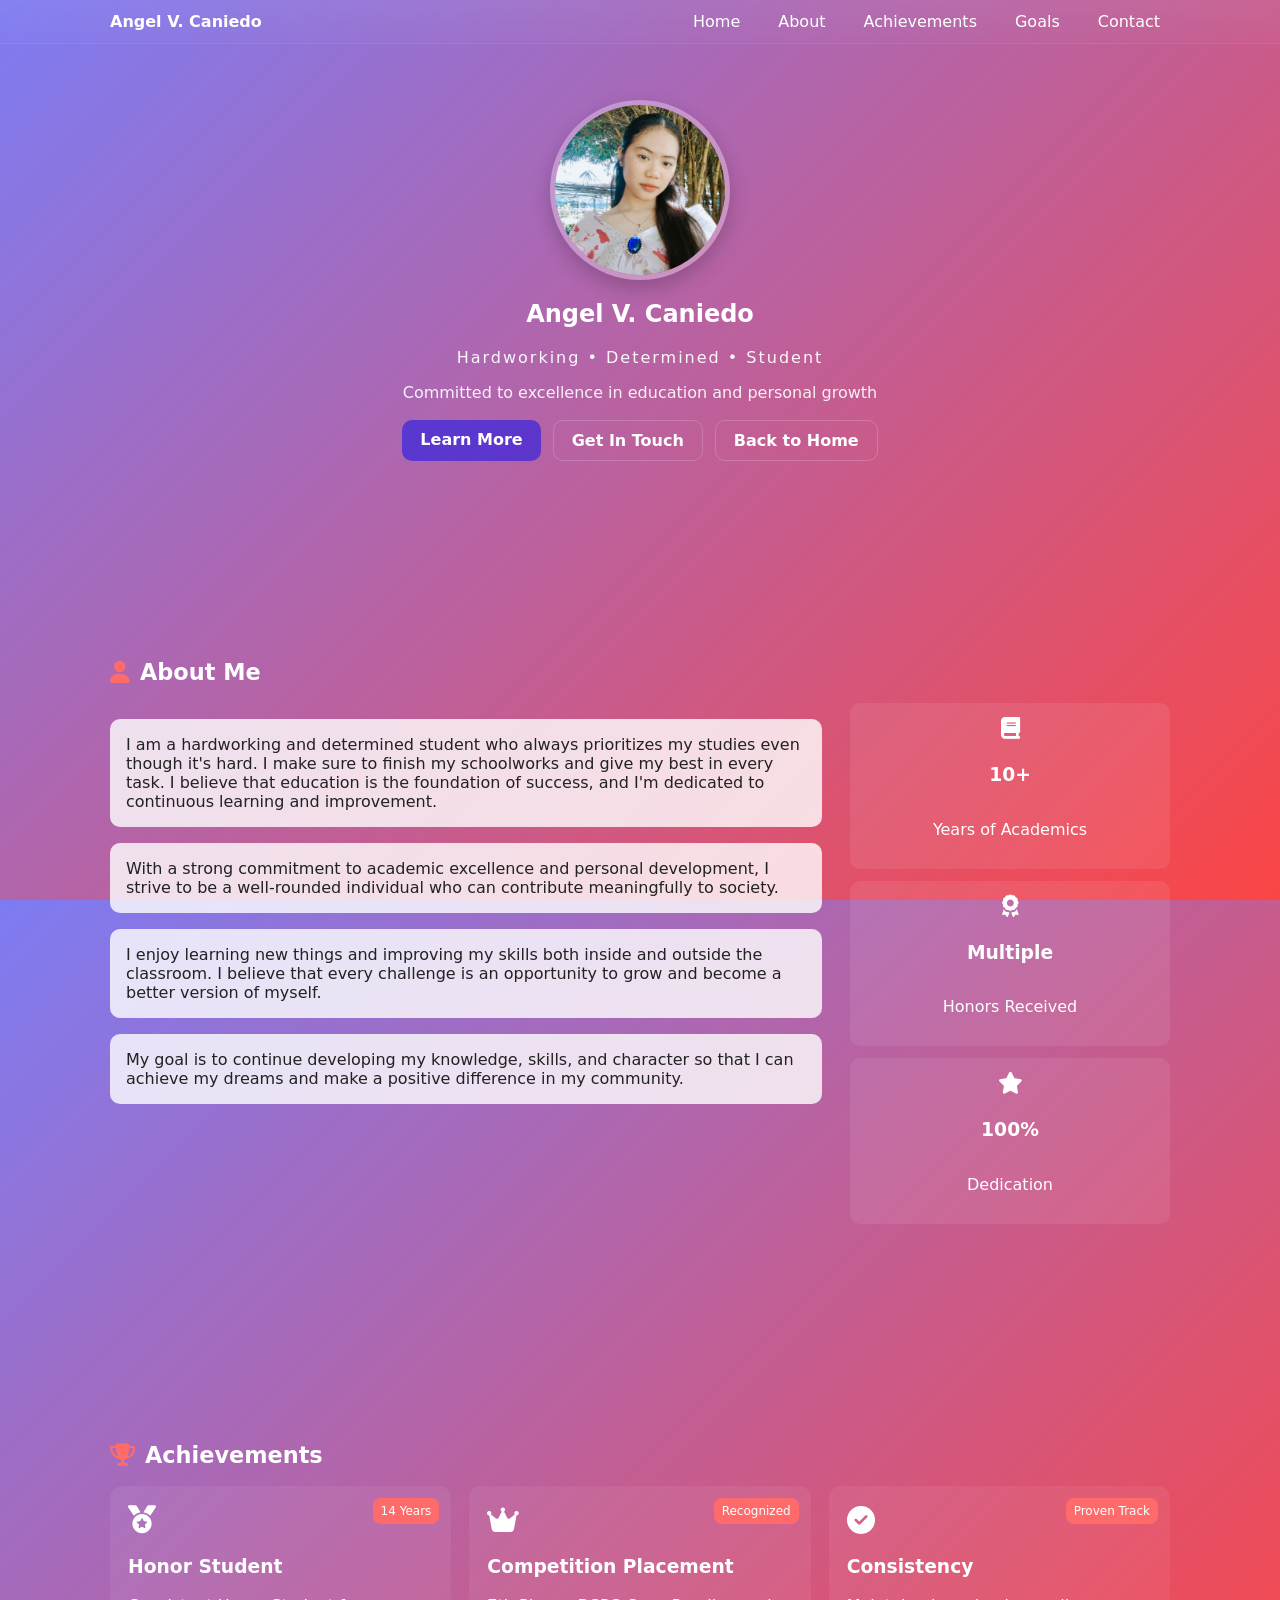
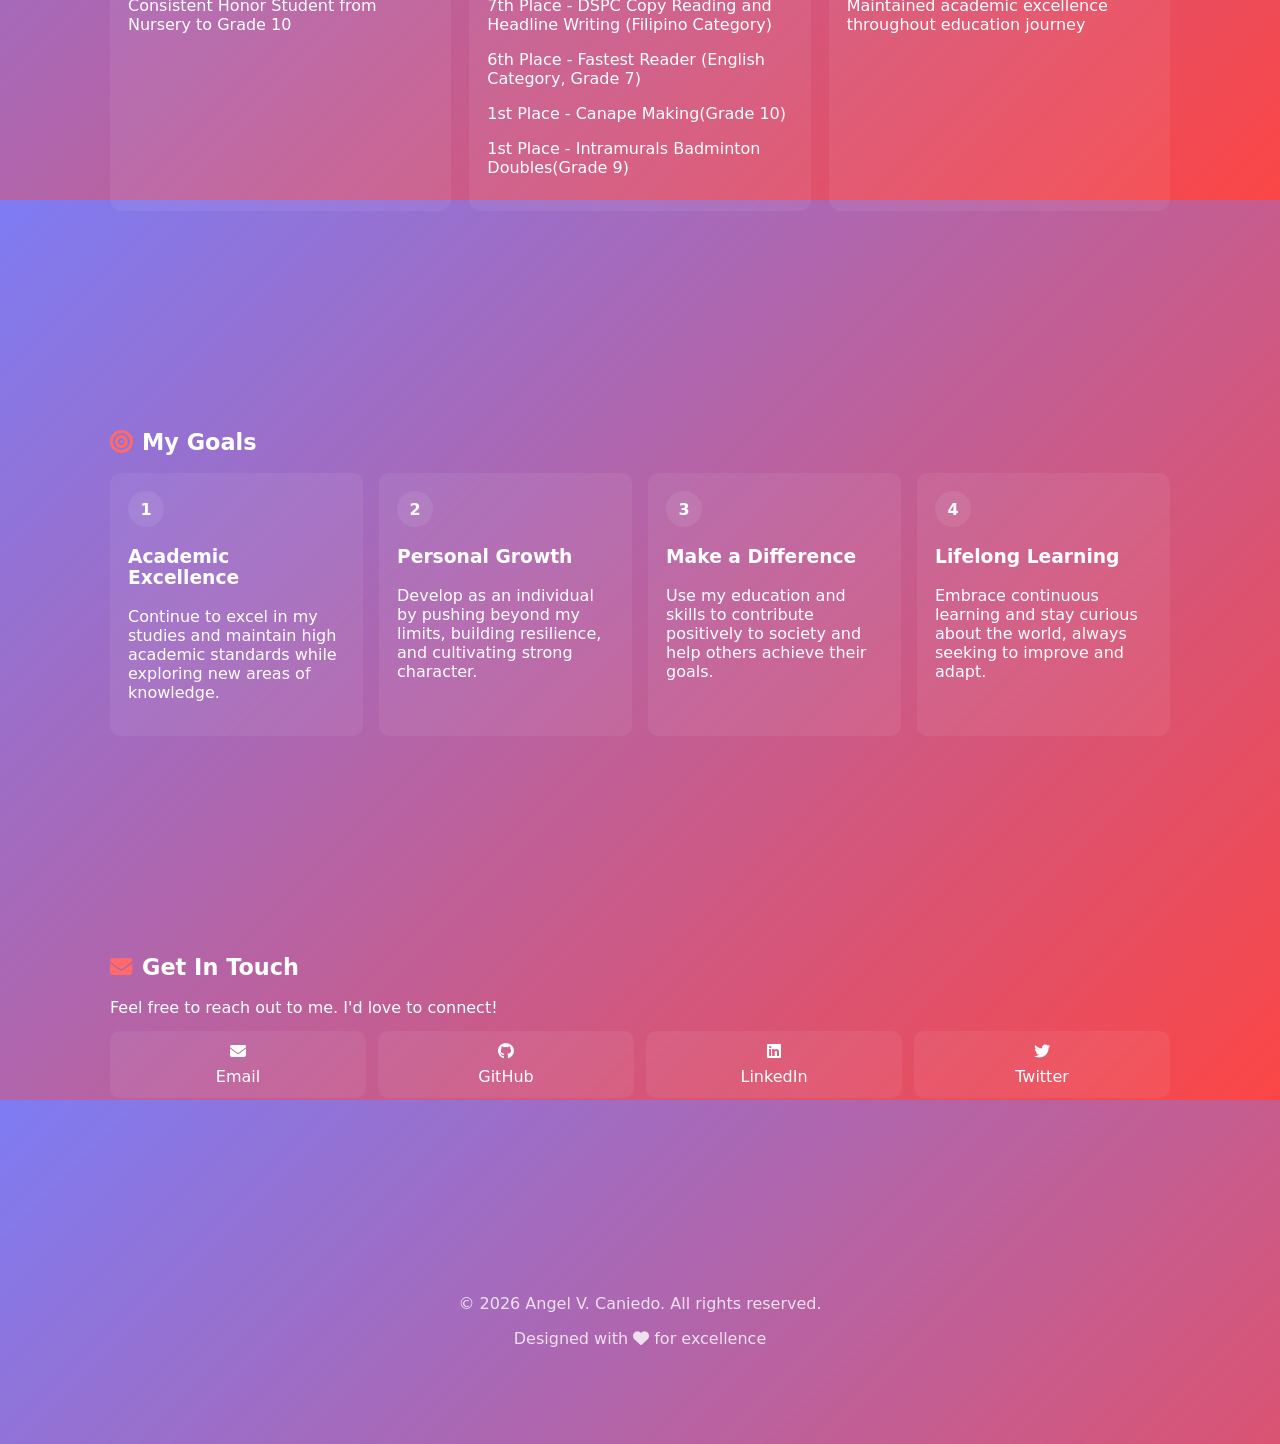
==== index.html @ 8233e956 "Update index.html" ====
<!DOCTYPE html>
<html lang="en">
<head>
  <meta charset="UTF-8">
  <meta name="viewport" content="width=device-width, initial-scale=1.0">
  <title>Angel Caniedo - Portfolio</title>
  <link rel="stylesheet" href="https://cdnjs.cloudflare.com/ajax/libs/font-awesome/6.4.0/css/all.min.css">
  <link rel="stylesheet" href="style.css">
</head>
  
<body>
  <!-- Navigation -->
  <nav class="navbar">
    <div class="nav-container">
      <div class="logo">Angel V. Caniedo</div>
      <ul class="nav-menu">
        <li><a href="https://paddingmaster555.github.io/landing-page/?fbclid=IwY2xjawQX52xleHRuA2FlbQIxMQBzcnRjBmFwcF9pZAEwAAEeDY-ZtmlcqNJde2gHhpng-l3xbCyDj9JVKzmfSzPL7TohhaEwnOKOqUXrRus_aem_Y2PYmhvsDUC0YQJnmy5UaQ" class="nav-link">Home</a></li>
        <li><a href="#about" class="nav-link">About</a></li>
        <li><a href="#achievements" class="nav-link">Achievements</a></li>
        <li><a href="#goals" class="nav-link">Goals</a></li>
        <li><a href="#contact" class="nav-link">Contact</a></li>
      </ul>
      <div class="hamburger">
        <span></span>
        <span></span>
        <span></span>
      </div>
    </div>
  </nav>

  <!-- Hero Section -->
  <section id="home" class="hero">
    <div class="hero-content">
      <img src="angel.jpg.jpg" alt="Angel Caniedo profile picture" class="profile-pic">
      <h1>Angel V. Caniedo</h1>
      <p class="tagline">Hardworking • Determined • Student</p>
      <p class="subtitle">Committed to excellence in education and personal growth</p>
      <div class="hero-buttons">
        <a href="#about" class="btn btn-primary">Learn More</a>
        <a href="#contact" class="btn btn-secondary">Get In Touch</a>
        <a href="#home" class="btn btn-secondary">Back to Home</a>
    </div>
  </section>

  <!-- About Section -->
  <section id="about" class="about">
    <div class="container">
      <h2 class="section-title">
        <i class="fas fa-user"></i> About Me
      </h2>
      <div class="about-content">
        <div class="about-text">
          <p>
            I am a hardworking and determined student who always prioritizes my studies even though it's hard. I make sure to finish my schoolworks and give my best in every task. I believe that education is the foundation of success, and I'm dedicated to continuous learning and improvement.
          </p>
          <p>
            With a strong commitment to academic excellence and personal development, I strive to be a well-rounded individual who can contribute meaningfully to society.
          </p>
          <p>
           I enjoy learning new things and improving my skills both inside and outside the classroom. I believe that every challenge is an opportunity to grow and become a better version of myself.
          </p>
          <p>
            My goal is to continue developing my knowledge, skills, and character so that I can achieve my dreams and make a positive difference in my community.
          </p>
        </div>
        <div class="stats">
          <div class="stat-card">
            <i class="fas fa-book"></i>
            <h3>10+</h3>
            <p>Years of Academics</p>
          </div>
          <div class="stat-card">
            <i class="fas fa-award"></i>
            <h3>Multiple</h3>
            <p>Honors Received</p>
          </div>
          <div class="stat-card">
            <i class="fas fa-star"></i>
            <h3>100%</h3>
            <p>Dedication</p>
          </div>
        </div>
      </div>
    </div>
  </section>

  <!-- Achievements Section -->
  <section id="achievements" class="achievements">
    <div class="container">
      <h2 class="section-title">
        <i class="fas fa-trophy"></i> Achievements
      </h2>
      <div class="achievements-grid">
        <div class="achievement-card">
          <div class="achievement-icon">
            <i class="fas fa-medal"></i>
          </div>
          <h3>Honor Student</h3>
          <p>Consistent Honor Student from Nursery to Grade 10</p>
          <span class="badge">14 Years</span>
        </div>
        <div class="achievement-card">
          <div class="achievement-icon">
            <i class="fas fa-crown"></i>
          </div>
          <h3>Competition Placement</h3>
          <p>7th Place - DSPC Copy Reading and Headline Writing (Filipino Category)</p>
          <p>6th Place - Fastest Reader (English Category, Grade 7)</p>
          <p>1st Place - Canape Making(Grade 10)</p>
          <p>1st Place - Intramurals Badminton Doubles(Grade 9)</p>
          <span class="badge">Recognized</span>
        </div>
        <div class="achievement-card">
          <div class="achievement-icon">
            <i class="fas fa-check-circle"></i>
          </div>
          <h3>Consistency</h3>
          <p>Maintained academic excellence throughout education journey</p>
          <span class="badge">Proven Track</span>
        </div>
      </div>
    </div>
  </section>

  <!-- Goals Section -->
  <section id="goals" class="goals">
    <div class="container">
      <h2 class="section-title">
        <i class="fas fa-bullseye"></i> My Goals
      </h2>
      <div class="goals-content">
        <div class="goal-card">
          <div class="goal-number">1</div>
          <h3>Academic Excellence</h3>
          <p>Continue to excel in my studies and maintain high academic standards while exploring new areas of knowledge.</p>
        </div>
        <div class="goal-card">
          <div class="goal-number">2</div>
          <h3>Personal Growth</h3>
          <p>Develop as an individual by pushing beyond my limits, building resilience, and cultivating strong character.</p>
        </div>
        <div class="goal-card">
          <div class="goal-number">3</div>
          <h3>Make a Difference</h3>
          <p>Use my education and skills to contribute positively to society and help others achieve their goals.</p>
        </div>
        <div class="goal-card">
          <div class="goal-number">4</div>
          <h3>Lifelong Learning</h3>
          <p>Embrace continuous learning and stay curious about the world, always seeking to improve and adapt.</p>
        </div>
      </div>
    </div>
  </section>

  <!-- Contact Section -->
  <section id="contact" class="contact">
    <div class="container">
      <h2 class="section-title">
        <i class="fas fa-envelope"></i> Get In Touch
      </h2>
      <p class="contact-intro">Feel free to reach out to me. I'd love to connect!</p>
      <div class="contact-links">
        <a href="mailto:your.email@example.com" class="contact-card">
          <i class="fas fa-envelope"></i>
          <span>Email</span>
        </a>
        <a href="https://github.com/angelcaniedo84-blip" class="contact-card" target="_blank">
          <i class="fab fa-github"></i>
          <span>GitHub</span>
        </a>
        <a href="#" class="contact-card">
          <i class="fab fa-linkedin"></i>
          <span>LinkedIn</span>
        </a>
        <a href="#" class="contact-card">
          <i class="fab fa-twitter"></i>
          <span>Twitter</span>
        </a>
      </div>
    </div>
  </section>

  <!-- Footer -->
  <footer class="footer">
    <div class="container">
      <p>&copy; 2026 Angel V. Caniedo. All rights reserved.</p>
      <p>Designed with <i class="fas fa-heart"></i> for excellence</p>
    </div>
  </footer>

  <script src="script.js"></script>
</body>
</html>
---- style.css ----
:root{
    --bg-1: #1814e98f;
    --bg-2: #fa2121d5;
    --accent: #ff6b6b;
    --muted: #6b7280;
    --card-bg: #ffffffcc;
    --max-width: 1100px;
}

*{box-sizing:border-box}
html,body{height:100%}
body{
    margin:0;
    font-family: 'Segoe UI', Roboto, system-ui, -apple-system, 'Helvetica Neue', Arial;
    background: linear-gradient(135deg,var(--bg-1),var(--bg-2));
    color:#222;
    -webkit-font-smoothing:antialiased;
    -moz-osx-font-smoothing:grayscale;
}

/* Layout container used for inner sections */
.container{
    width:90%;
    max-width:var(--max-width);
    margin:0 auto;
    padding:60px 20px;
}

/* NAVBAR */
.navbar{
    position:fixed;
    top:0;left:0;right:0;
    z-index:50;
    background:linear-gradient(180deg, rgba(255,255,255,0.06), rgba(255,255,255,0.02));
    backdrop-filter: blur(6px);
    border-bottom:1px solid rgba(255,255,255,0.04);
}
.nav-container{max-width:var(--max-width);margin:0 auto;display:flex;align-items:center;justify-content:space-between;padding:12px 20px}
.logo{font-weight:700;color:#fff}
.nav-menu{display:flex;gap:18px;margin:0;padding:0;list-style:none}
.nav-link{color:#fff;text-decoration:none;padding:8px 10px;border-radius:6px;transition:background .2s}
.nav-link:hover{background:rgba(255,255,255,0.06)}
.hamburger{display:none;flex-direction:column;gap:4px;cursor:pointer}
.hamburger span{width:22px;height:2px;background:#fff;display:block}

/* HERO */
.hero{padding-top:100px;padding-bottom:80px;display:flex;align-items:center;justify-content:center}
.hero-content{text-align:center;color:#fff}
.profile-pic {
    width: 180px;          
    height: 180px;        
    object-fit: cover;     
    border-radius: 50%;   
    border: 5px solid rgba(255, 255, 255, 0.3);
    box-shadow: 0 8px 20px rgba(0,0,0,0.2);     
    margin-bottom: 20px;
    display: block;
    margin-left: auto;
    margin-right: auto;
}
.profile-image img {
width: 100%;
height: 100%;
object-fit: cover;
display: block;}
.tagline{letter-spacing:2px;opacity:0.95}
.subtitle{opacity:0.9;margin-top:8px}
.hero-buttons{margin-top:18px;display:flex;gap:12px;justify-content:center}
.btn{display:inline-block;padding:10px 18px;border-radius:10px;text-decoration:none;font-weight:600}
.btn-primary{background:var(--bg-1);color:#fff}
.btn-secondary{background:transparent;border:1px solid rgba(255,255,255,0.18);color:#fff}

/* Sections */
section{padding:40px 0}
.section-title{color:#fff;font-size:1.4rem;margin-bottom:18px;display:flex;align-items:center;gap:10px}
.section-title i{color:var(--accent)}

.about .about-content{display:grid;grid-template-columns:1fr 320px;gap:28px;align-items:start}
.about-text p{background:var(--card-bg);padding:16px;border-radius:10px}
.stats{display:flex;flex-direction:column;gap:12px}
.stat-card{background:rgba(255,255,255,0.08);padding:14px;border-radius:10px;color:#fff;display:flex;flex-direction:column;align-items:center}
.stat-card i{font-size:22px;margin-bottom:6px}

/* Achievements */
.achievements-grid{display:grid;grid-template-columns:repeat(3,1fr);gap:18px}
.achievement-card{background:rgba(255,255,255,0.06);Padding:18px;border-radius:12px;color:#fff;position:relative}
.achievement-icon{font-size:28px;margin-bottom:12px}
.badge{position:absolute;top:12px;right:12px;background:var(--accent);color:#fff;padding:6px 8px;border-radius:8px;font-size:12px}

/* Goals */
.goals-content{display:grid;grid-template-columns:repeat(4,1fr);gap:16px}
.goal-card{background:rgba(255,255,255,0.06);padding:18px;border-radius:10px;color:#fff}
.goal-number{width:36px;height:36px;border-radius:50%;background:rgba(255,255,255,0.08);display:flex;align-items:center;justify-content:center;font-weight:700;margin-bottom:8px}

/* Contact */
.contact-intro{color:#fff;margin-bottom:14px}
.contact-links{display:grid;grid-template-columns:repeat(4,1fr);gap:12px}
.contact-card{background:rgba(255,255,255,0.06);padding:12px;border-radius:10px;color:#fff;text-decoration:none;display:flex;flex-direction:column;align-items:center;gap:8px}

/* Footer */
.footer{padding:20px 0;color:rgba(255,255,255,0.8);text-align:center}

/* Responsive */
@media (max-width:1000px){
    .achievements-grid{grid-template-columns:repeat(2,1fr)}
    .goals-content{grid-template-columns:repeat(2,1fr)}
    .about .about-content{grid-template-columns:1fr 260px}
}
@media (max-width:720px){
    .nav-menu{display:none}
    .hamburger{display:flex}
    .about .about-content{grid-template-columns:1fr}
    .achievements-grid{grid-template-columns:1fr}
    .goals-content{grid-template-columns:1fr}
    .contact-links{grid-template-columns:repeat(2,1fr)}
    .container{padding:24px 16px}
    .hero h1{font-size:1.8rem}
}
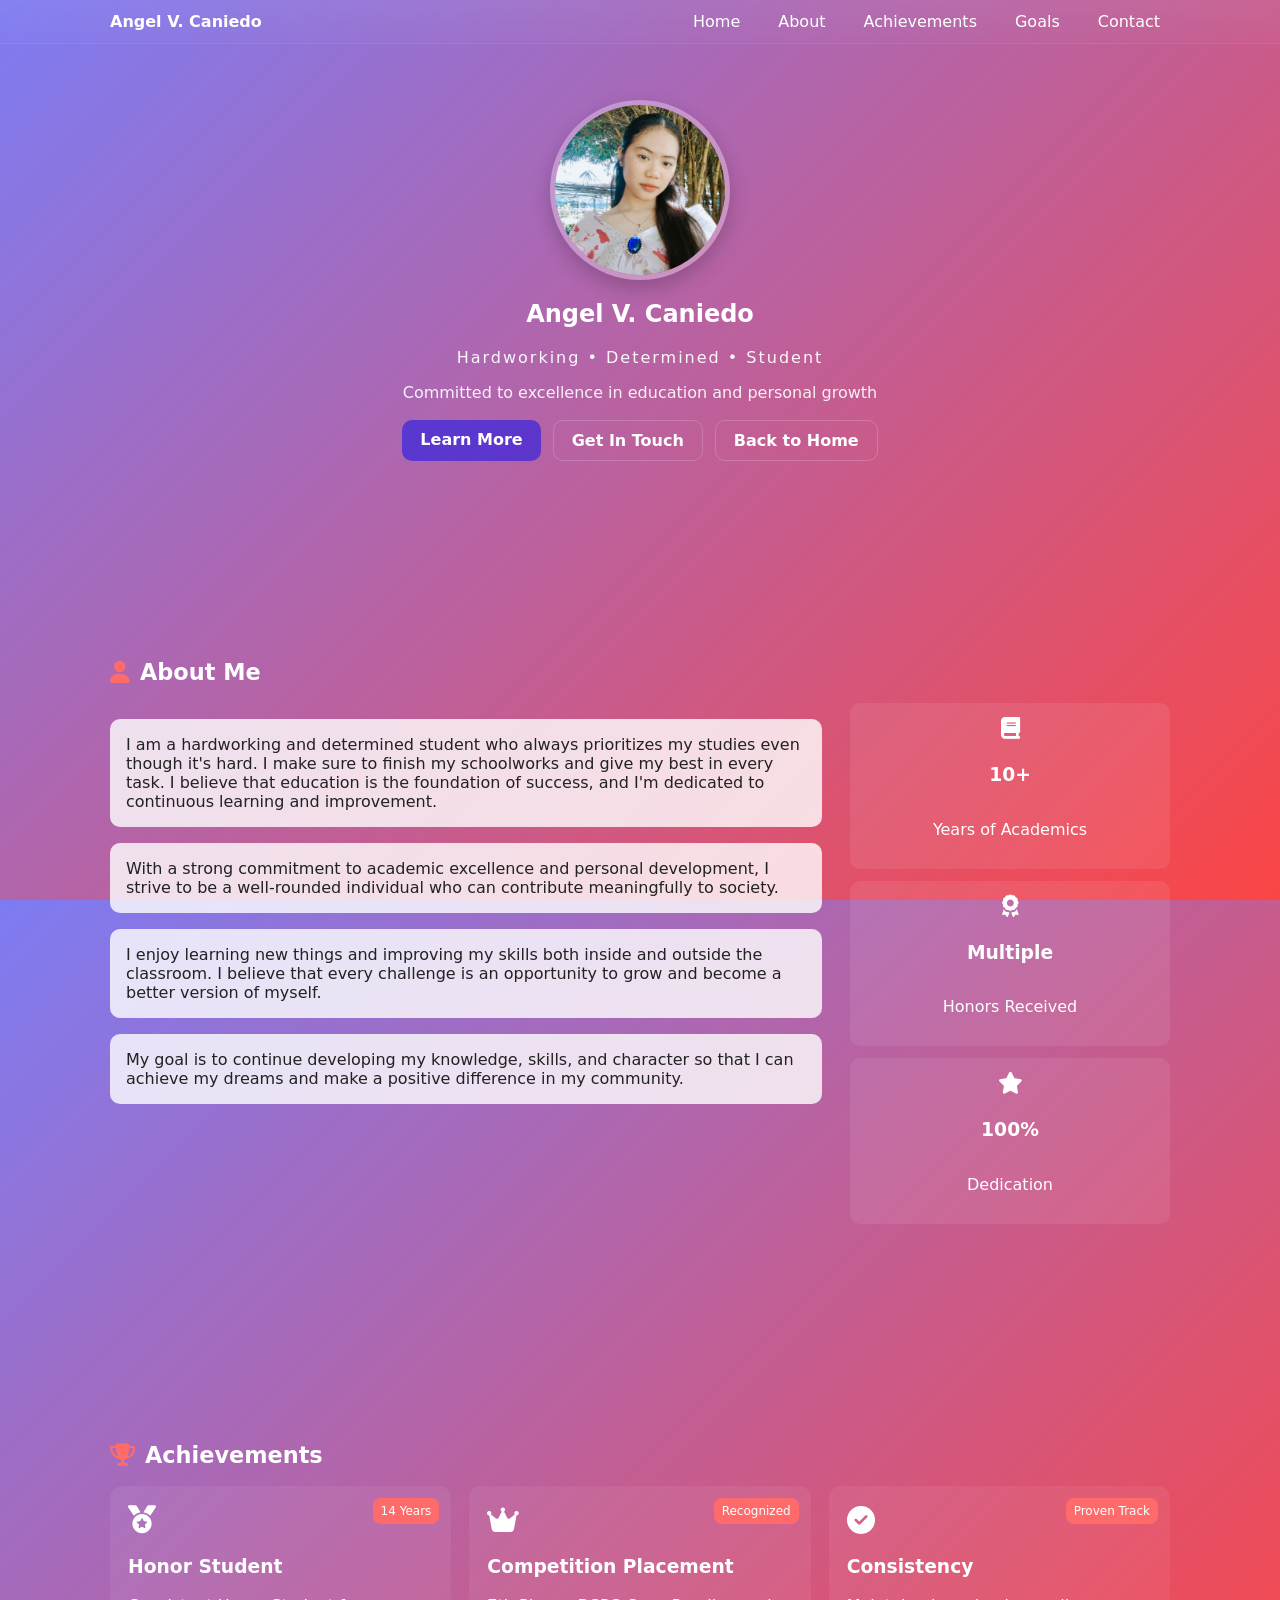
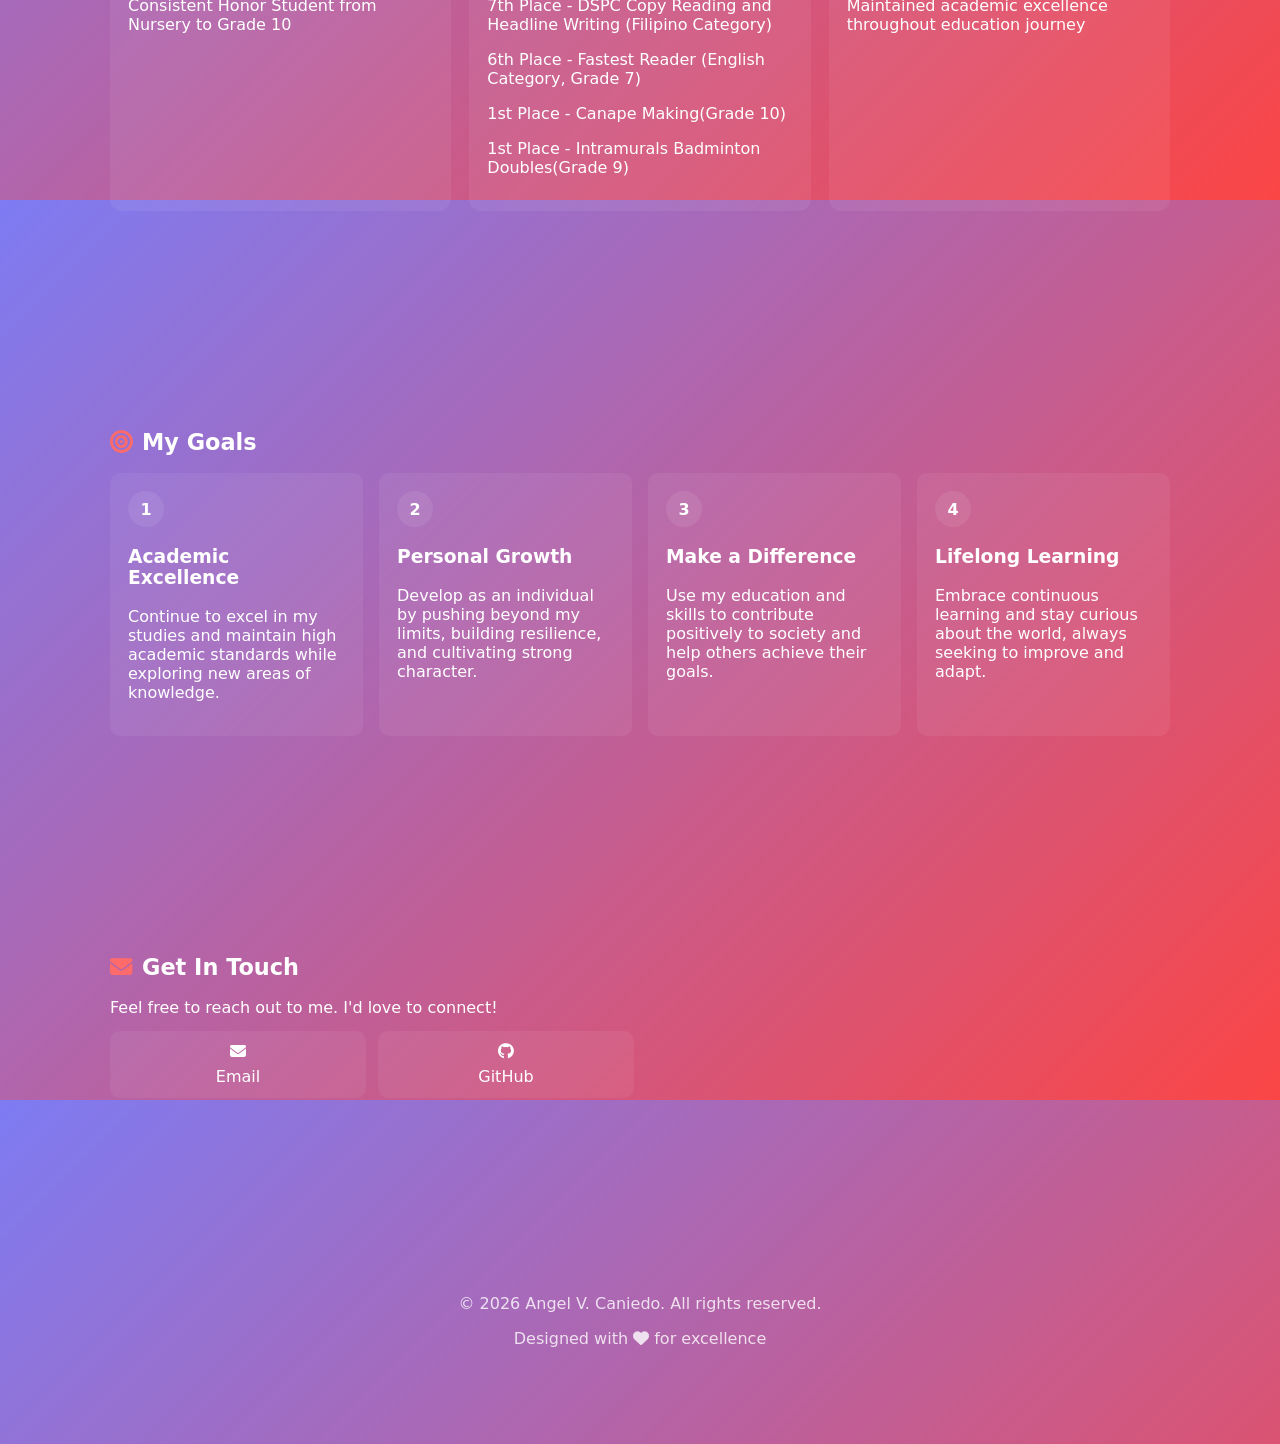
==== commit 3b20899c: "Update index.html" ====
--- a/index.html
+++ b/index.html
@@ -161,21 +161,13 @@
       </h2>
       <p class="contact-intro">Feel free to reach out to me. I'd love to connect!</p>
       <div class="contact-links">
-        <a href="mailto:your.email@example.com" class="contact-card">
+        <a href="mailto:angelcaniedo84@gmail.com" class="contact-card">
           <i class="fas fa-envelope"></i>
           <span>Email</span>
         </a>
         <a href="https://github.com/angelcaniedo84-blip" class="contact-card" target="_blank">
           <i class="fab fa-github"></i>
           <span>GitHub</span>
-        </a>
-        <a href="#" class="contact-card">
-          <i class="fab fa-linkedin"></i>
-          <span>LinkedIn</span>
-        </a>
-        <a href="#" class="contact-card">
-          <i class="fab fa-twitter"></i>
-          <span>Twitter</span>
         </a>
       </div>
     </div>
@@ -197,3 +189,4 @@
 
 
 
+
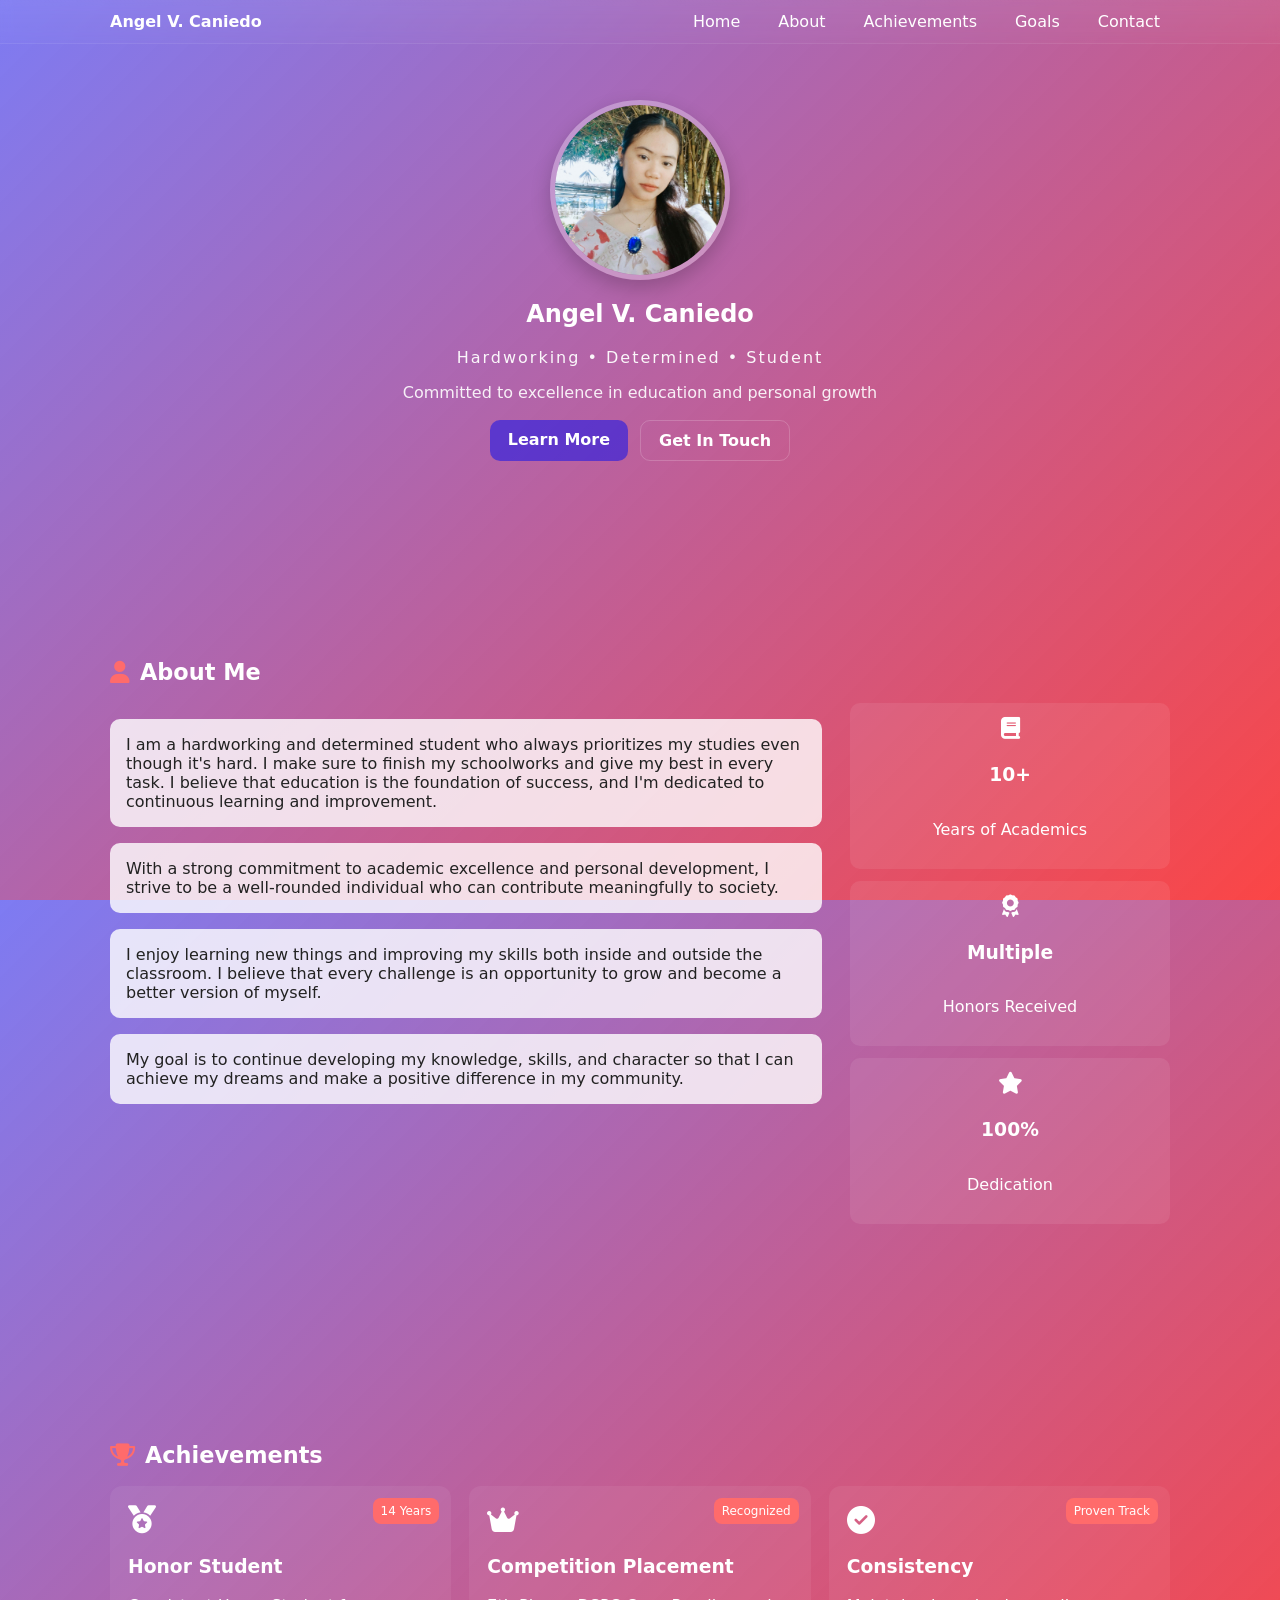
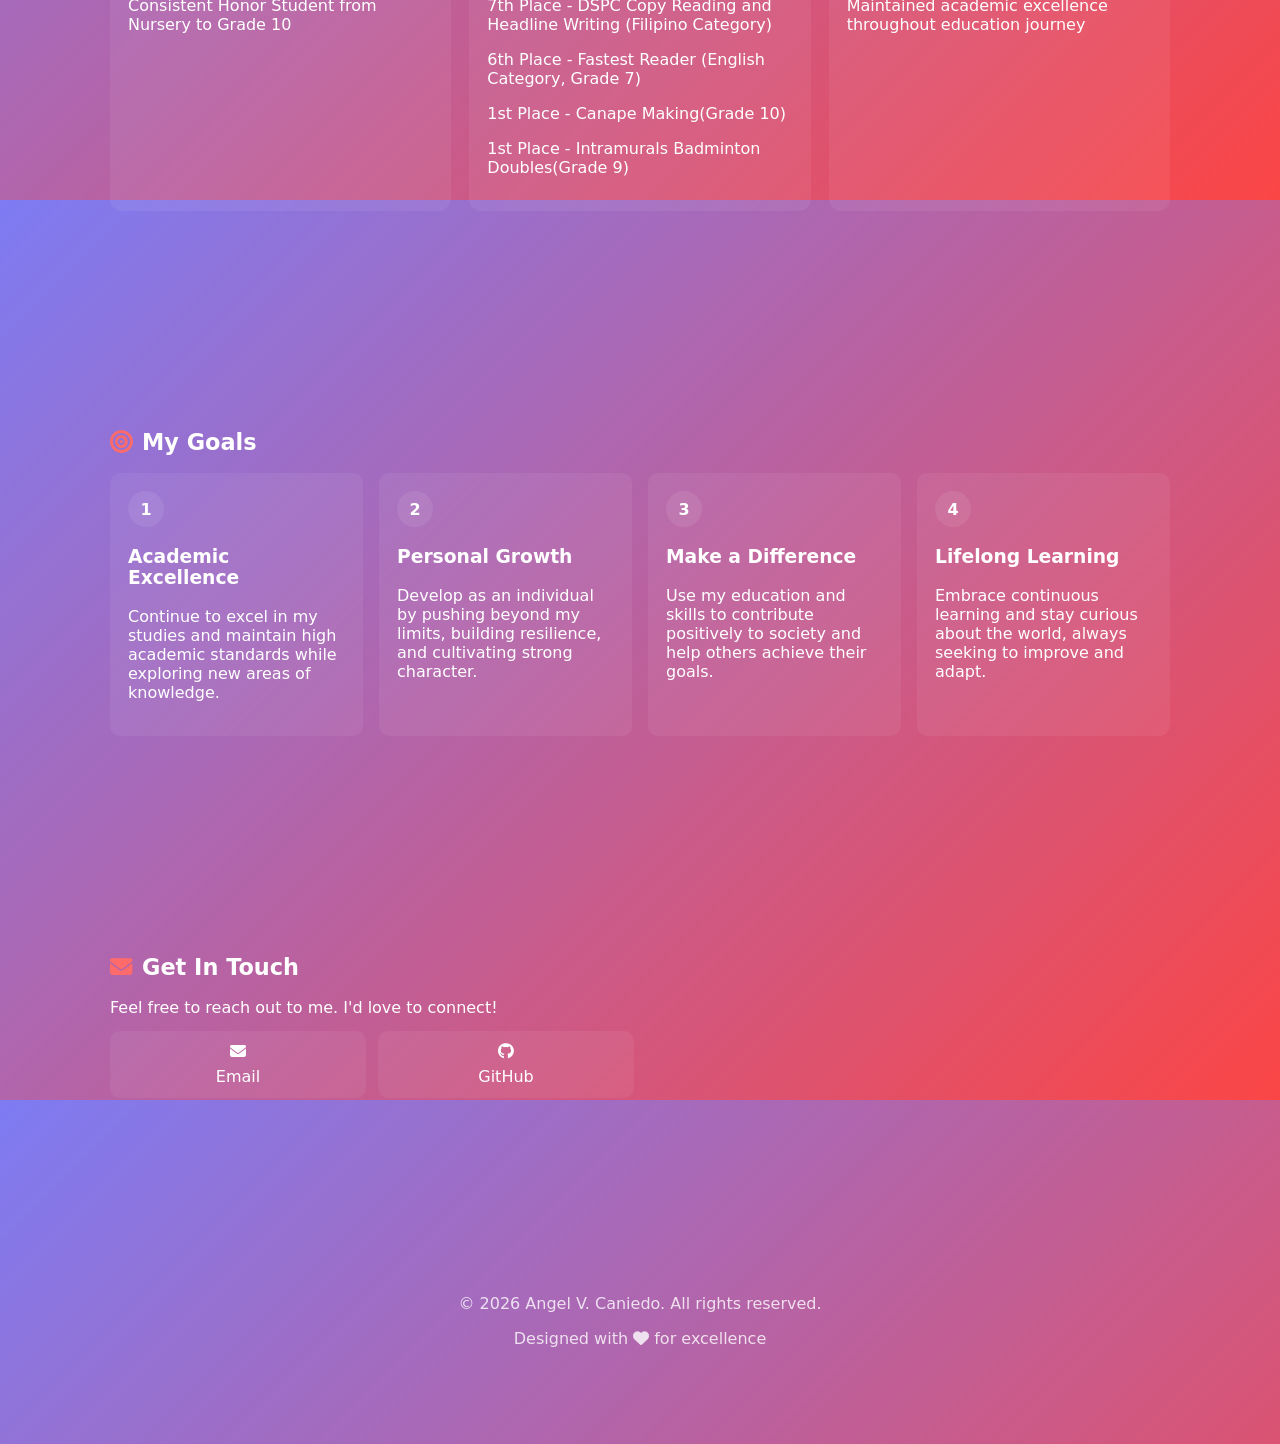
==== commit 58c0df5f: "Update index.html" ====
--- a/index.html
+++ b/index.html
@@ -38,7 +38,6 @@
       <div class="hero-buttons">
         <a href="#about" class="btn btn-primary">Learn More</a>
         <a href="#contact" class="btn btn-secondary">Get In Touch</a>
-        <a href="#home" class="btn btn-secondary">Back to Home</a>
     </div>
   </section>
 
@@ -190,3 +189,4 @@
 
 
 
+
